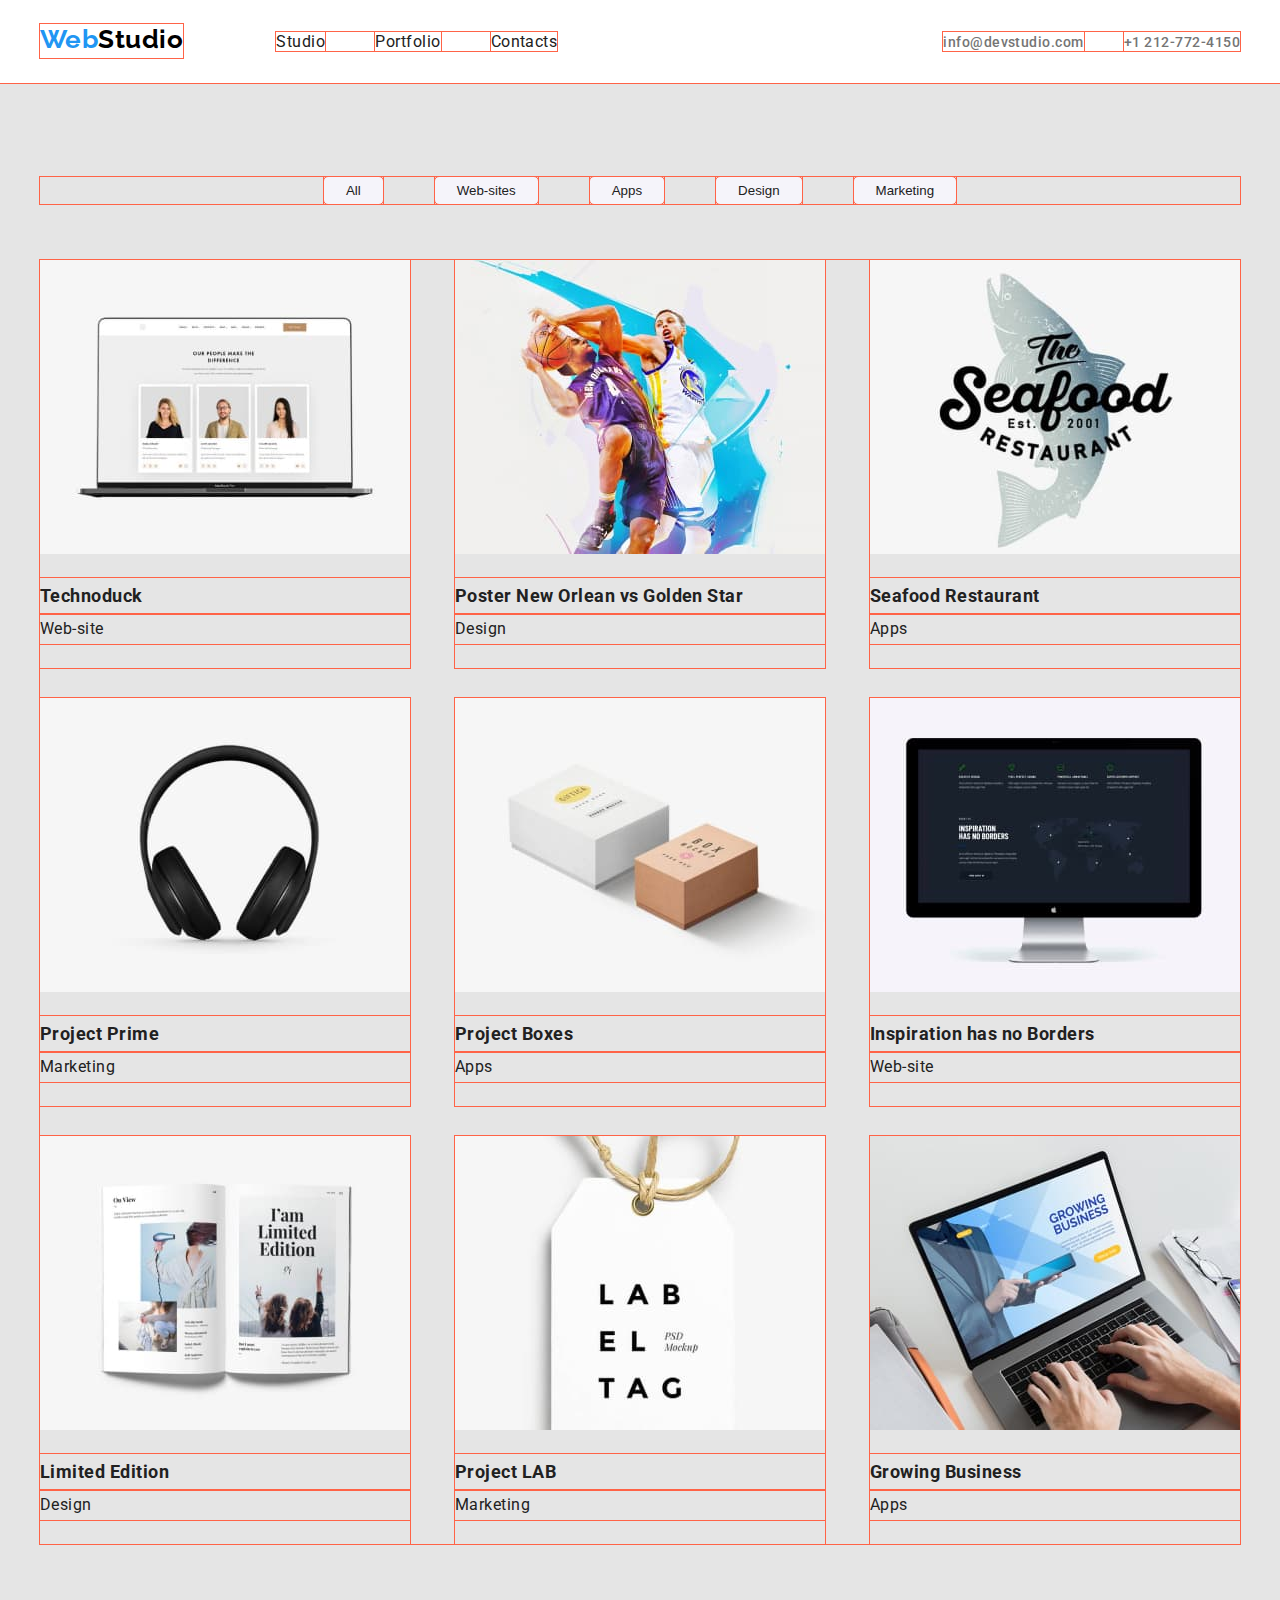
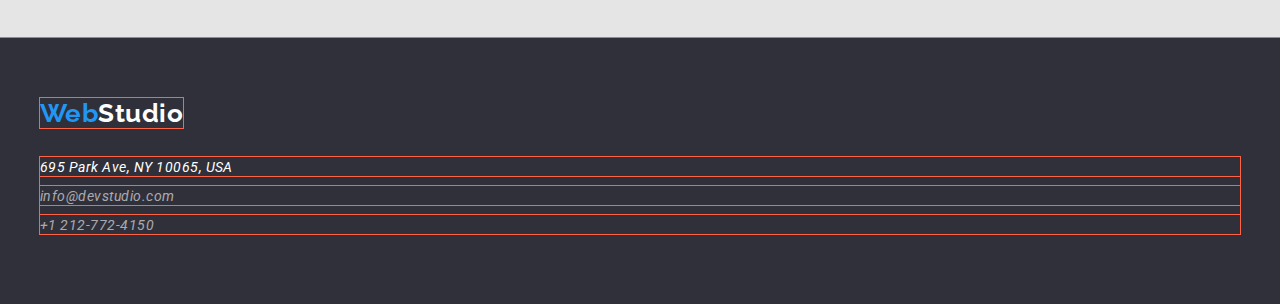
==== portfolio.html @ 8b1e8ad2 "am terminat tema 3" ====
<!DOCTYPE html>
<html lang="en">
  <!--my head-->
  <head>
    <meta charset="UTF-8" />
    <link rel="preconnect" href="https://fonts.googleapis.com" />
    <link rel="preconnect" href="https://fonts.gstatic.com" crossorigin />
    <link
      href="https://fonts.googleapis.com/css2?family=Raleway:wght@700&family=Roboto:wght@400;500;700;900&display=swap"
      rel="stylesheet"
    />
    <link rel="stylesheet" href="./css/style.css" />

    <title>WebStudio</title>
  </head>
  <body>
    <!--my header-->
    <header class="page-header">
      <div class="container">
        <a href="./index.html" class="logo-link link"
          ><span class="logo-item">Web</span>Studio</a
        >
        <!--navigation to other pages-->
        <nav class="nav-list">
          <ul class="unstyled-list menu-nav">
            <li class="menu-nav-item">
              <a class="nav-link link" href="./index.html">Studio</a>
            </li>
            <li class="menu-nav-item">
              <a class="nav-link link" href="portfolio.html">Portfolio</a>
            </li>
            <li class="menu-nav-item">
              <a class="nav-link link" href="#contacts.html">Contacts</a>
            </li>
          </ul>
        </nav>
        <!--Contact links-->
        <ul class="unstyled-list contacts-nav-list">
          <li class="contacts-nav-item">
            <a class="contact-nav-mail link" href="mailto:info@devstudio.com">
              info@devstudio.com
            </a>
          </li>
          <li class="contacts-nav-item">
            <a class="contact-nav-tel link" href="tel:+1212-772-4150">
              +1 212-772-4150</a
            >
          </li>
        </ul>
      </div>
    </header>
    <!--The unique content of the page-->
    <main class="main-page">
      <section class="section-portofolio section">
        <div class="container">
          <h1 hidden>Image gallery</h1>
          <ul class="unstyled-list button-section-list">
            <li class="button-section-item">
              <button type="button" class="button-nav">All</button>
            </li>
            <li class="button-section-item">
              <button type="button" class="button-nav">Web-sites</button>
            </li>
            <li class="button-section-item">
              <button type="button" class="button-nav">Apps</button>
            </li>
            <li class="button-section-item">
              <button type="button" class="button-nav">Design</button>
            </li>
            <li class="button-section-item">
              <button type="button" class="button-nav">Marketing</button>
            </li>
          </ul>
          <ul class="unstyled-list section-gallery-list">
            <li class="item-gallery">
              <img
                src="./images/portfolio-images/portfolio-01.jpg"
                alt="Web-site"
                width="370"
              />
              <h2 class="product-title">Technoduck</h2>
              <p class="domain-description">Web-site</p>
            </li>
            <li class="item-gallery">
              <img
                src="./images/portfolio-images/portfolio-02.jpg"
                alt="Design"
                width="370"
              />
              <h2 class="product-title">Poster New Orlean vs Golden Star</h2>
              <p class="domain-description">Design</p>
            </li>
            <li class="item-gallery">
              <img
                src="./images/portfolio-images/portfolio-03.jpg"
                alt="Seafood-Restaurant "
                width="370"
              />
              <h2 class="product-title">Seafood Restaurant</h2>
              <p class="domain-description">Apps</p>
            </li>
            <li class="item-gallery">
              <img
                src="./images/portfolio-images/portfolio-04.jpg"
                alt="headphones"
                width="370"
              />
              <h2 class="product-title">Project Prime</h2>
              <p class="domain-description">Marketing</p>
            </li>
            <li class="item-gallery">
              <img
                src="./images/portfolio-images/portfolio-05.jpg"
                alt="Project-Boxes"
                width="370"
              />
              <h2 class="product-title">Project Boxes</h2>
              <p class="domain-description">Apps</p>
            </li>
            <li class="item-gallery">
              <img
                src="./images/portfolio-images/portfolio-06.jpg"
                alt="forge"
                width="370"
              />
              <h2 class="product-title">Inspiration has no Borders</h2>
              <p class="domain-description">Web-site</p>
            </li>
            <li class="item-gallery">
              <img
                src="./images/portfolio-images/portfolio-07.jpg"
                alt="book"
                width="370"
              />
              <h2 class="product-title">Limited Edition</h2>
              <p class="domain-description">Design</p>
            </li>
            <li class="item-gallery">
              <img
                src="./images/portfolio-images/portfolio-08.jpg"
                alt="label"
                width="370"
              />
              <h2 class="product-title">Project LAB</h2>
              <p class="domain-description">Marketing</p>
            </li>
            <li class="item-gallery">
              <img
                src="./images/portfolio-images/portfolio-09.jpg"
                alt="note-book"
                width="370"
              />
              <h2 class="product-title">Growing Business</h2>
              <p class="domain-description">Apps</p>
            </li>
          </ul>
        </div>
      </section>
    </main>
    <!--footer pages-->
    <footer class="page-footer">
      <div class="container">
        <!--logo pages-->
        <a class="logo-footer link" href="index.html">
          <span class="logo-footer-item">Web</span>Studio</a
        >

        <!--address and contact details-->
        <address class="address-nav">
          <ul class="unstyled-list footer-list-main">
            <li class="footer-list-item">
              <a
                class="link address-nav-location"
                href="https://goo.gl/maps/WX2whz8Sf4KxUwsg9"
                target="_blank"
                >695 Park Ave, NY 10065, USA</a
              >
            </li>
            <li class="footer-list-item">
              <a class="link footer-contacts" href="mailto:info@devstudio.com:"
                >info@devstudio.com</a
              >
            </li>
            <li class="footer-list-item">
              <a class="link footer-contacts" href="tel:+1212-772-4150"
                >+1 212-772-4150
              </a>
            </li>
          </ul>
        </address>
      </div>
    </footer>
  </body>
</html>
---- css/style.css ----
:root {
  --brand-color: #2196f3;
  --highlight-color: #000000;
  --color-nav: #212121;
  --text-color: #757575;
}
body {
  color: #212121;
  background-color: #ffffff;
  font-family: "Roboto", sans-serif;
  letter-spacing: 0.03em;
}
.unstyled-list {
  list-style-type: none;
}
* {
  margin-block-start: 0;
  margin-block-end: 0;
  margin-inline-start: 0;
  margin-inline-end: 0;
  padding-inline-start: 0;
}
/* styles for header */

.logo-link {
  font-family: "Raleway", sans-serif;
  font-weight: 700;
  font-size: 26px;
  line-height: 1.19;
  color: #000000;
  margin-right: 93px;
  margin-top: 24px;
  margin-bottom: 25px;
  outline: 1px solid tomato;
}
.logo-item {
  color: var(--brand-color);
}

.nav-link {
  color: var(--color-nav);
}
.nav-link:hover,
.nav-link:active,
.nav-link:focus {
  color: var(--brand-color);
}
.link {
  text-decoration: none;
}
.contact-nav-mail {
  font-weight: 500;
  font-size: 14px;
  line-height: 1.14;
  color: var(--text-color);
}
.contact-nav-mail:hover,
.contact-nav-mail:active,
.contact-nav-mail:focus {
  color: var(--brand-color);
}
.contact-nav-tel {
  font-weight: 500;
  font-size: 14px;
  line-height: 1.14;
  color: var(--text-color);
}
.contact-nav-tel:hover,
.contact-nav-tel:active,
.contact-nav-tell:focus {
  color: var(--brand-color);
}
/* styles for hero-sestion */
.hero-section {
  background-color: #2f303a;
}
.hero-title {
  font-weight: 900;
  font-size: 44px;
  line-height: 1.36;
  color: #ffffff;
  outline: 1px solid tomato;
}
.button-active {
  background-color: var(--brand-color);
  color: #ffffff;
  cursor: pointer;
  font-weight: 700;
  font-size: 16px;
  line-height: 1.87;
  outline: 1px solid tomato;
}
.button-active:hover,
.button-active:active,
.button-active:focus {
  background-color: #188ce8;
}
.main-page {
  background-color: #e5e5e5;
}
/* styles for section one */

.section-title {
  font-weight: 700;
  font-size: 14px;
  line-height: 1.14;
  margin-bottom: 10px;
  outline: 1px solid tomato;
}
.section-text {
  font-size: 14px;
  line-height: 1.71;
  color: var(--text-color);
  outline: 1px solid tomato;
}
/* styles for The second section */
.section-work {
  font-weight: 700;
  font-size: 36px;
  line-height: 1.16;
  margin-bottom: 50px;
  text-align: center;
  outline: 1px solid tomato;
}
/*styles for the third section*/
.section-team {
  background-color: #f5f4fa;
  padding: 94px 0;
  flex-basis: 370px;
  flex-grow: 0;
  flex-shrink: 1;
  outline: 1px solid tomato;
}
.name-person {
  font-weight: 500;
  font-size: 16px;
  line-height: 1.18;
  margin-bottom: 10px;
  margin-top: 30px;
  outline: 1px solid tomato;
}
.function-employee {
  font-size: 16px;
  line-height: 1.18;
  color: var(--text-color);
  outline: 1px solid tomato;
}
/*styles for footer*/
.page-footer {
  background-color: #2f303a;
}
.logo-footer {
  font-family: "Raleway";
  font-weight: 700;
  font-size: 26px;
  line-height: 1.19;
  color: #ffffff;
  outline: 1px solid tomato;
}
.logo-footer-item {
  color: var(--brand-color);
}
.address-nav-location {
  font-size: 14px;
  line-height: 1.14;
  color: #ffffff;
  margin-bottom: 10px;
}
.footer-contacts {
  font-size: 14px;
  line-height: 1.14;
  color: rgba(255, 255, 255, 0.6);
}
.footer-contacts:hover,
.footer-contacts:active,
.footer-contacts:focus {
  color: var(--brand-color);
}
/*styles for portofolio.html */
.button-nav {
  color: var(--color-nav);
  background-color: #f5f4fa;
  cursor: pointer;
}
.button-nav:hover,
.button-nav:active,
.button-nav:focus {
  color: #ffffff;
  background-color: var(--brand-color);
}
.product-title {
  font-weight: 700;
  font-size: 18px;
  line-height: 2;
  margin-top: 20px;
  outline: 1px solid tomato;
}
.domain-description {
  font-size: 16px;
  line-height: 1.87;
  margin-bottom: 24px;
  outline: 1px solid tomato;
}

/* style for homework 3 */

.visually-hidden {
  position: absolute;
  width: 1px;
  height: 1px;
  margin: -1px;
  border: 0;
  padding: 0;
  white-space: nowrap;
  clip-path: inset(100%);
  clip: rect(0 0 0 0);
  overflow: hidden;
}

.container {
  max-width: 1200px;
  margin: auto;
  margin-right: auto;
  padding-left: 15px;
  padding-right: 15px;
}
.page-header {
  display: block;
  outline: 1px solid tomato;
}
.page-header > .container {
  display: flex;
}
.menu-nav {
  display: flex;
  gap: 50px;
}
.nav-list {
  margin-top: 32px;
  margin-bottom: 32px;
  outline: 1px solid tomato;
}
.menu-nav-item {
  flex-shrink: 1;
  justify-content: space-between;
  outline: 1px solid tomato;
}
.contacts-nav-list {
  display: flex;
  gap: 40px;
  margin-left: auto;
  margin-top: 32px;
  margin-bottom: 32px;
  outline: 1px solid tomato;
}
.contacts-nav-item {
  flex-shrink: 1;
  justify-content: space-between;
  outline: 1px solid tomato;
}
.hero-section {
  display: block;
  text-align: center;
  padding-top: 200px;
  padding-bottom: 200px;
  outline: 1px solid tomato;
}

.button-active {
  align-items: center;
  border-radius: 4px;
  border: none;
  justify-content: space-around;
  margin-top: 40px;
}
[type="button"] {
  border-radius: 4px;
  border: none;
  padding-top: 10px;
  padding-bottom: 10px;
  padding-left: 20px;
  padding-right: 20px;
}
.section-list {
  display: flex;
  gap: 30px;
  outline: 1px solid tomato;
}
.section-list-item {
  flex-grow: 0;
  flex-shrink: 1;
  text-align: start;
}
.section-decisions {
  padding-top: 94px;
  padding-bottom: 95px;
  outline: 1px solid tomato;
}
.gallery-list {
  display: flex;
  gap: 30px;
  justify-content: space-between;
}
.gallery-list-item {
  outline: 1px solid tomato;
}
.section-gallery {
  outline: 1px solid tomato;
  padding-bottom: 94px;
}
.section-list {
  display: flex;
  gap: 30px;
  justify-content: space-between;
  text-align: center;
}
.section-team-item {
  flex-grow: 0;
  flex-shrink: 1;
  outline: 1px solid tomato;
}
.page-footer {
  padding: 60px 0px;
  outline: 1px solid tomato;
}
.address-nav {
  margin-top: 28px;
  gap: 10px;
  outline: 1px solid tomato;
}
.footer-list-main {
  flex-direction: column;
}
.footer-list-item {
  flex-basis: 270px;
  flex-grow: 0;
  flex-shrink: 1;
  text-align: start;
  outline: 1px solid tomato;
}
.footer-list-main > .footer-list-item {
  margin-bottom: 10px;
}
/* portofolio.html homework 3 */
.button-nav {
  border-radius: 4px;
  outline: 1px solid tomato;
  padding: 6px 22px;
}
.button-section-list {
  display: flex;
  gap: 52px;
  margin-bottom: 56px;
  justify-content: center;
  outline: 1px solid tomato;
}
.button-section-item {
  flex-basis: auto;
  flex-grow: 0;
  flex-shrink: 1;
  text-align: center;
  outline: 1px solid tomato;
}
.section-gallery-list {
  display: flex;
  flex-wrap: wrap;
  gap: 30px;
  justify-content: space-between;
  text-align: start;
  outline: 1px solid tomato;
}
.item-gallery {
  flex-basis: 370px;
  flex-grow: 0;
  flex-shrink: 1;
  outline: 1px solid tomato;
}
.section {
  padding: 94px 0px;
}
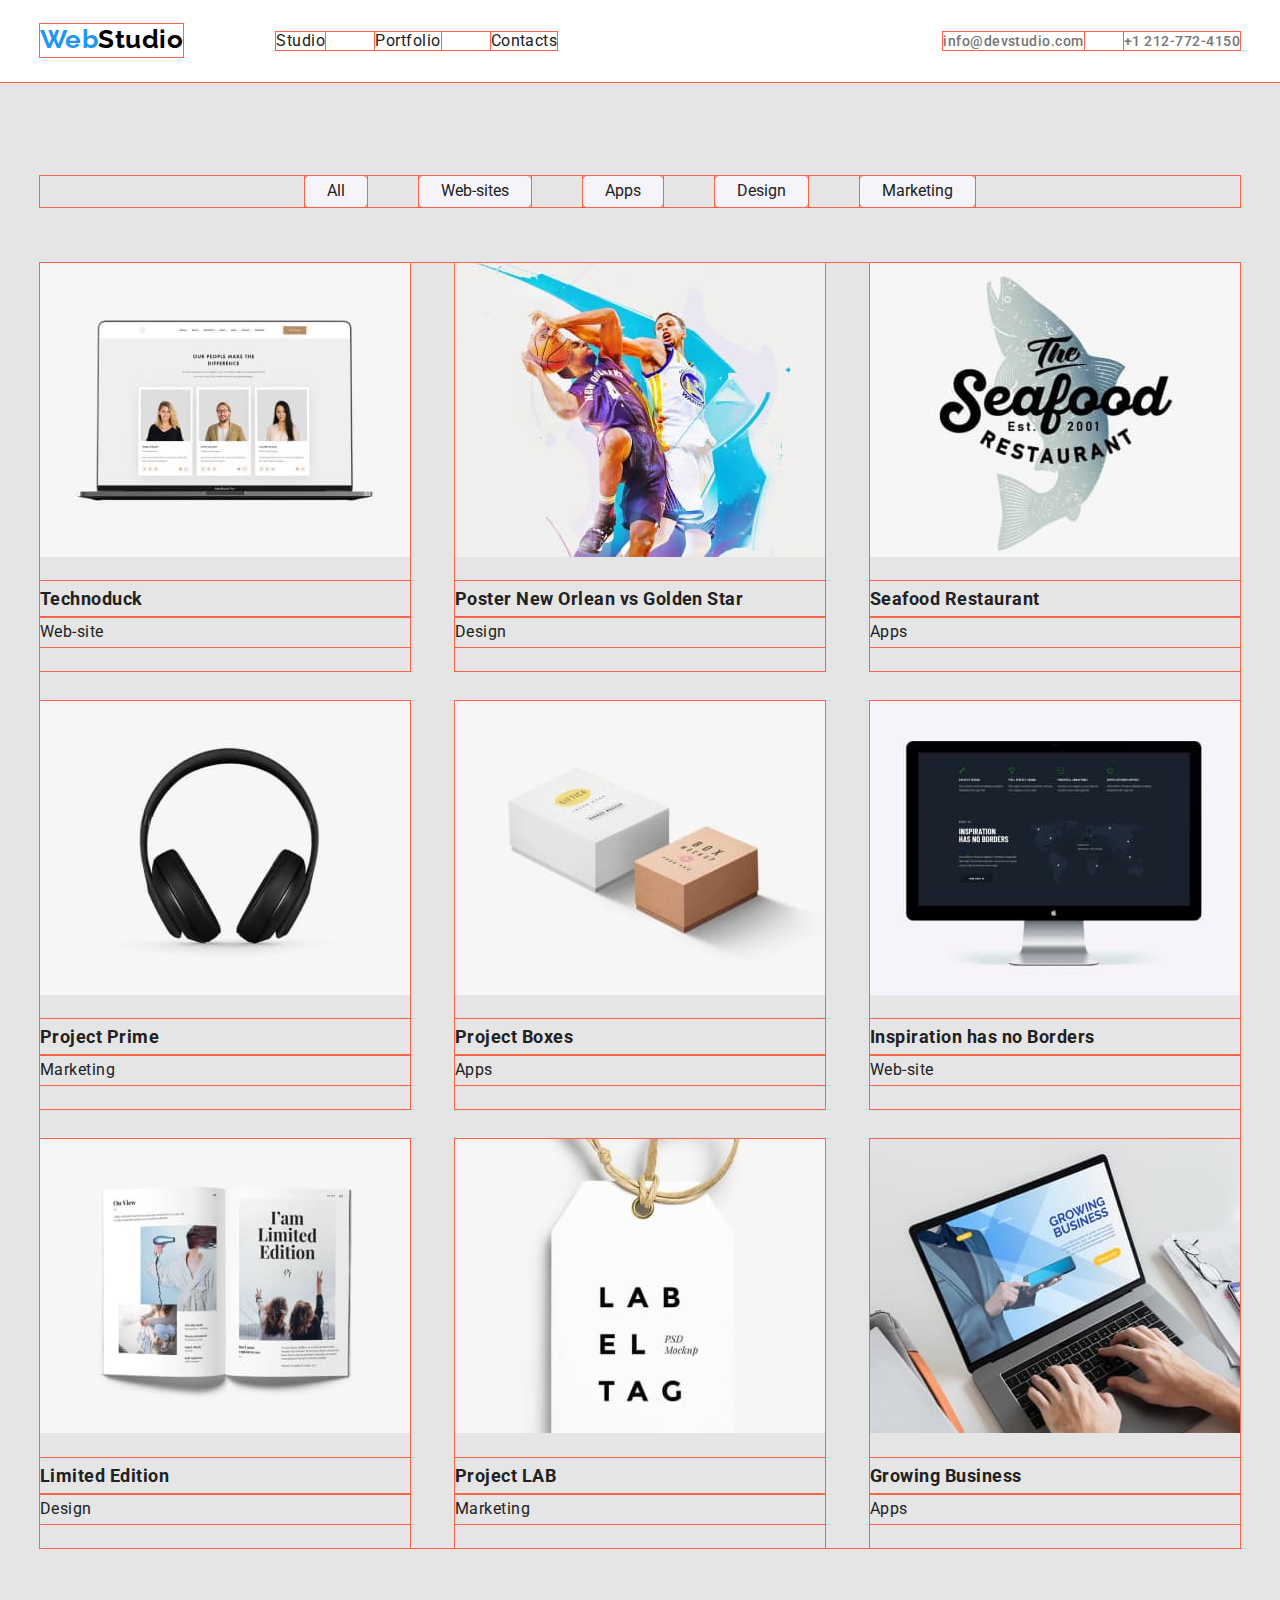
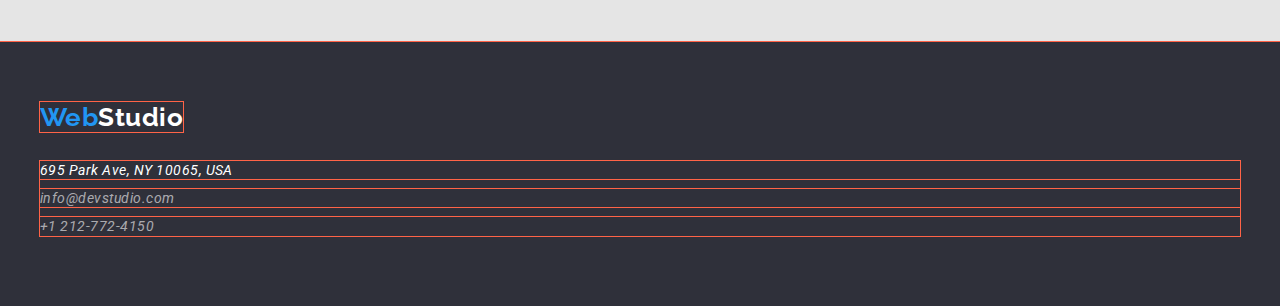
==== commit f28292c9: "am  adaugat stilul de normalizare" ====
--- a/portfolio.html
+++ b/portfolio.html
@@ -8,6 +8,10 @@
     <link
       href="https://fonts.googleapis.com/css2?family=Raleway:wght@700&family=Roboto:wght@400;500;700;900&display=swap"
       rel="stylesheet"
+    />
+    <link
+      rel="stylesheet"
+      href="https://cdnjs.cloudflare.com/ajax/libs/modern-normalize/1.0.0/modern-normalize.min.css"
     />
     <link rel="stylesheet" href="./css/style.css" />
 
--- a/css/style.css
+++ b/css/style.css
@@ -219,14 +219,14 @@
 
 .container {
   max-width: 1200px;
-  margin: auto;
-  margin-right: auto;
-  padding-left: 15px;
-  padding-right: 15px;
+  margin: 0px auto;
 }
 .page-header {
   display: block;
   outline: 1px solid tomato;
+  width: 100%;
+  margin-right: auto;
+  margin-left: auto;
 }
 .page-header > .container {
   display: flex;
@@ -318,6 +318,7 @@
   flex-grow: 0;
   flex-shrink: 1;
   outline: 1px solid tomato;
+  flex-wrap: wrap;
 }
 .page-footer {
   padding: 60px 0px;
@@ -378,3 +379,8 @@
 .section {
   padding: 94px 0px;
 }
+.container-page {
+  display: block;
+  width: 100%;
+  margin: auto;
+}
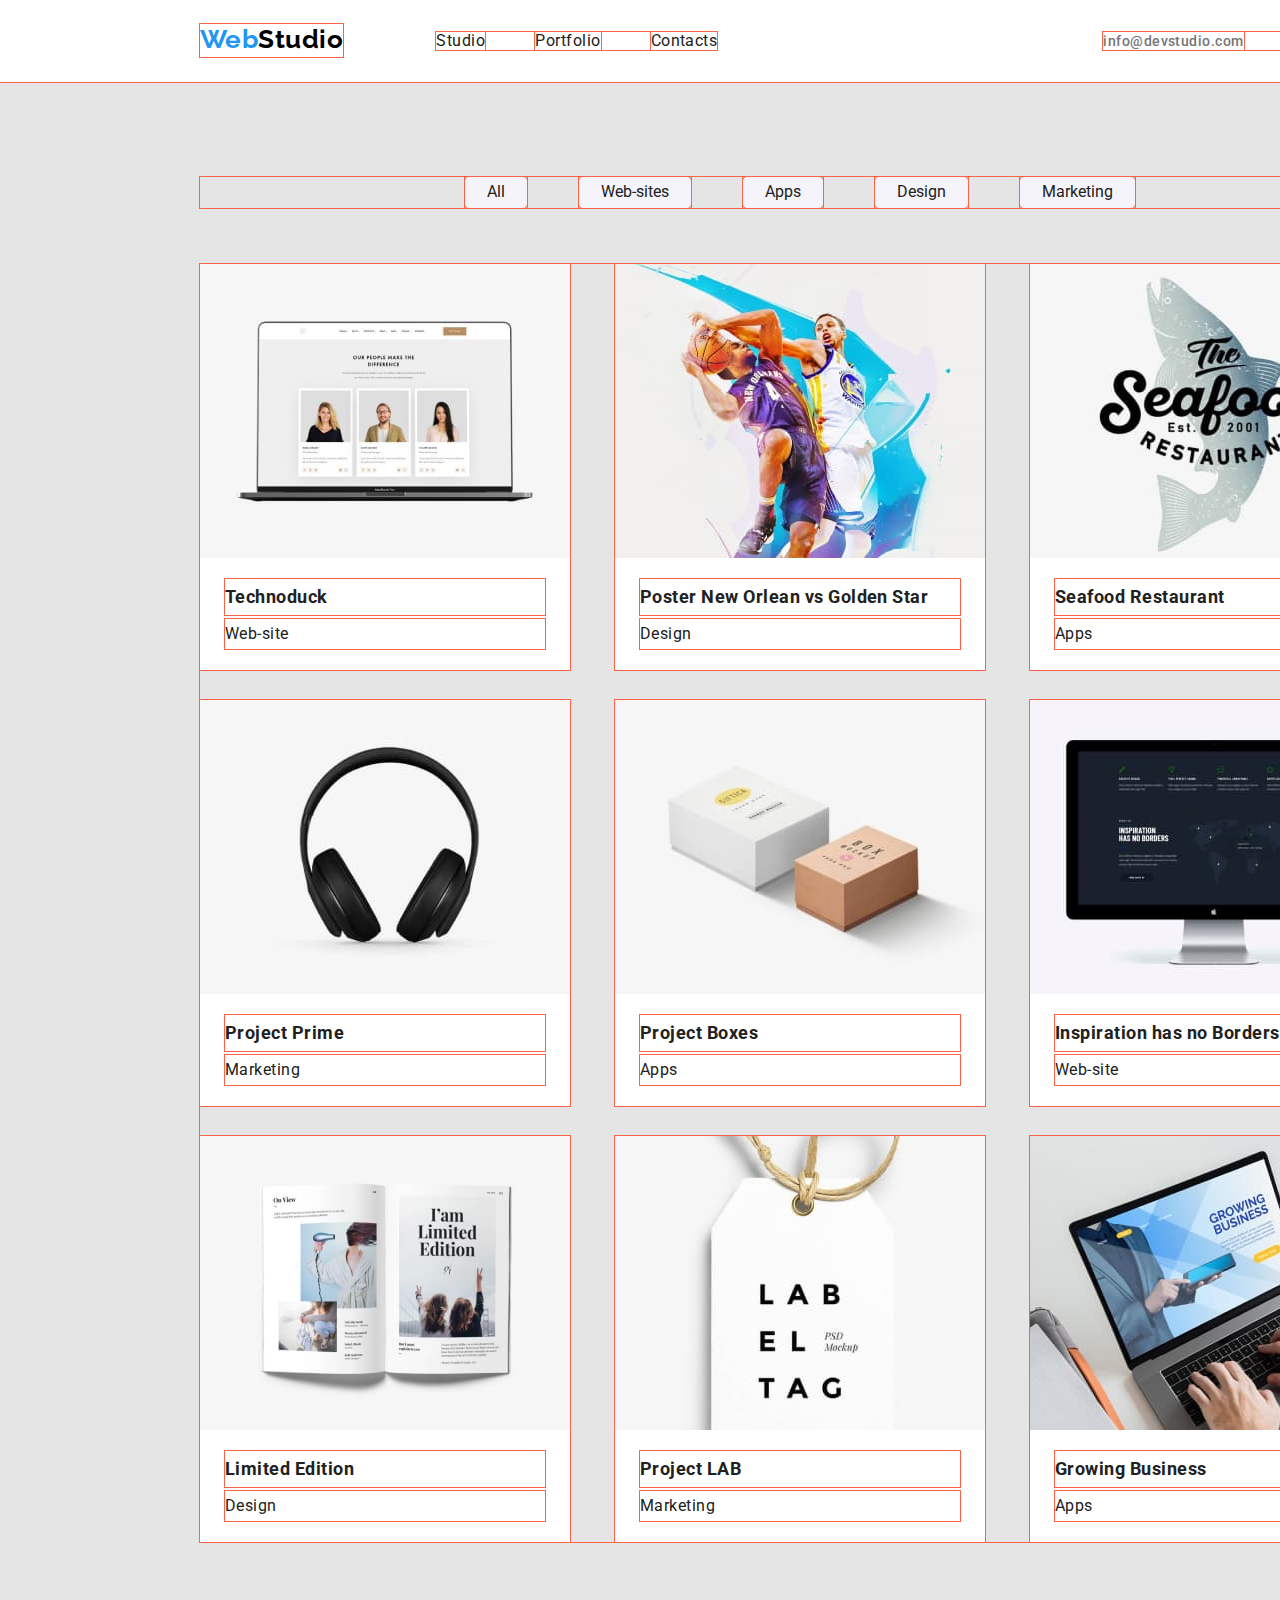
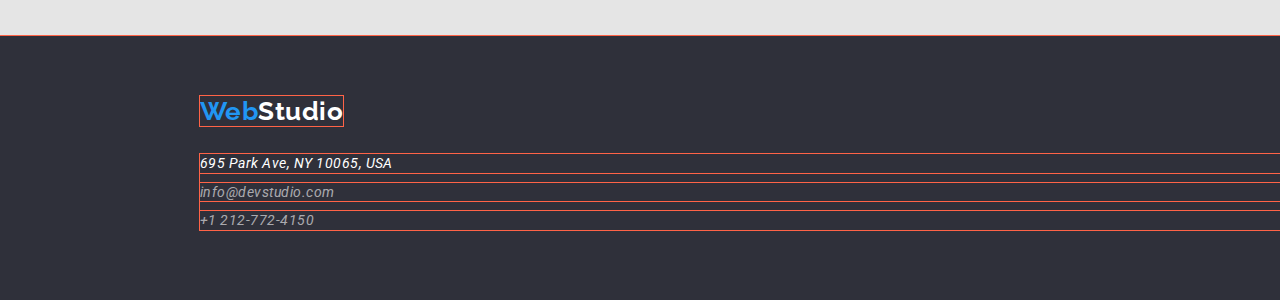
==== commit 3304e5dc: "am adaugat border la imagini si cateva modificari" ====
--- a/portfolio.html
+++ b/portfolio.html
@@ -18,181 +18,205 @@
     <title>WebStudio</title>
   </head>
   <body>
-    <!--my header-->
-    <header class="page-header">
-      <div class="container">
-        <a href="./index.html" class="logo-link link"
-          ><span class="logo-item">Web</span>Studio</a
-        >
-        <!--navigation to other pages-->
-        <nav class="nav-list">
-          <ul class="unstyled-list menu-nav">
-            <li class="menu-nav-item">
-              <a class="nav-link link" href="./index.html">Studio</a>
+    <div class="container-page">
+      <!--my header-->
+      <header class="page-header">
+        <div class="container">
+          <a href="./index.html" class="logo-link link"
+            ><span class="logo-item">Web</span>Studio</a
+          >
+          <!--navigation to other pages-->
+          <nav class="nav-list">
+            <ul class="unstyled-list menu-nav">
+              <li class="menu-nav-item">
+                <a class="nav-link link" href="./index.html">Studio</a>
+              </li>
+              <li class="menu-nav-item">
+                <a class="nav-link link" href="portfolio.html">Portfolio</a>
+              </li>
+              <li class="menu-nav-item">
+                <a class="nav-link link" href="#contacts.html">Contacts</a>
+              </li>
+            </ul>
+          </nav>
+          <!--Contact links-->
+          <ul class="unstyled-list contacts-nav-list">
+            <li class="contacts-nav-item">
+              <a class="contact-nav-mail link" href="mailto:info@devstudio.com">
+                info@devstudio.com
+              </a>
             </li>
-            <li class="menu-nav-item">
-              <a class="nav-link link" href="portfolio.html">Portfolio</a>
-            </li>
-            <li class="menu-nav-item">
-              <a class="nav-link link" href="#contacts.html">Contacts</a>
-            </li>
-          </ul>
-        </nav>
-        <!--Contact links-->
-        <ul class="unstyled-list contacts-nav-list">
-          <li class="contacts-nav-item">
-            <a class="contact-nav-mail link" href="mailto:info@devstudio.com">
-              info@devstudio.com
-            </a>
-          </li>
-          <li class="contacts-nav-item">
-            <a class="contact-nav-tel link" href="tel:+1212-772-4150">
-              +1 212-772-4150</a
-            >
-          </li>
-        </ul>
-      </div>
-    </header>
-    <!--The unique content of the page-->
-    <main class="main-page">
-      <section class="section-portofolio section">
-        <div class="container">
-          <h1 hidden>Image gallery</h1>
-          <ul class="unstyled-list button-section-list">
-            <li class="button-section-item">
-              <button type="button" class="button-nav">All</button>
-            </li>
-            <li class="button-section-item">
-              <button type="button" class="button-nav">Web-sites</button>
-            </li>
-            <li class="button-section-item">
-              <button type="button" class="button-nav">Apps</button>
-            </li>
-            <li class="button-section-item">
-              <button type="button" class="button-nav">Design</button>
-            </li>
-            <li class="button-section-item">
-              <button type="button" class="button-nav">Marketing</button>
-            </li>
-          </ul>
-          <ul class="unstyled-list section-gallery-list">
-            <li class="item-gallery">
-              <img
-                src="./images/portfolio-images/portfolio-01.jpg"
-                alt="Web-site"
-                width="370"
-              />
-              <h2 class="product-title">Technoduck</h2>
-              <p class="domain-description">Web-site</p>
-            </li>
-            <li class="item-gallery">
-              <img
-                src="./images/portfolio-images/portfolio-02.jpg"
-                alt="Design"
-                width="370"
-              />
-              <h2 class="product-title">Poster New Orlean vs Golden Star</h2>
-              <p class="domain-description">Design</p>
-            </li>
-            <li class="item-gallery">
-              <img
-                src="./images/portfolio-images/portfolio-03.jpg"
-                alt="Seafood-Restaurant "
-                width="370"
-              />
-              <h2 class="product-title">Seafood Restaurant</h2>
-              <p class="domain-description">Apps</p>
-            </li>
-            <li class="item-gallery">
-              <img
-                src="./images/portfolio-images/portfolio-04.jpg"
-                alt="headphones"
-                width="370"
-              />
-              <h2 class="product-title">Project Prime</h2>
-              <p class="domain-description">Marketing</p>
-            </li>
-            <li class="item-gallery">
-              <img
-                src="./images/portfolio-images/portfolio-05.jpg"
-                alt="Project-Boxes"
-                width="370"
-              />
-              <h2 class="product-title">Project Boxes</h2>
-              <p class="domain-description">Apps</p>
-            </li>
-            <li class="item-gallery">
-              <img
-                src="./images/portfolio-images/portfolio-06.jpg"
-                alt="forge"
-                width="370"
-              />
-              <h2 class="product-title">Inspiration has no Borders</h2>
-              <p class="domain-description">Web-site</p>
-            </li>
-            <li class="item-gallery">
-              <img
-                src="./images/portfolio-images/portfolio-07.jpg"
-                alt="book"
-                width="370"
-              />
-              <h2 class="product-title">Limited Edition</h2>
-              <p class="domain-description">Design</p>
-            </li>
-            <li class="item-gallery">
-              <img
-                src="./images/portfolio-images/portfolio-08.jpg"
-                alt="label"
-                width="370"
-              />
-              <h2 class="product-title">Project LAB</h2>
-              <p class="domain-description">Marketing</p>
-            </li>
-            <li class="item-gallery">
-              <img
-                src="./images/portfolio-images/portfolio-09.jpg"
-                alt="note-book"
-                width="370"
-              />
-              <h2 class="product-title">Growing Business</h2>
-              <p class="domain-description">Apps</p>
+            <li class="contacts-nav-item">
+              <a class="contact-nav-tel link" href="tel:+1212-772-4150">
+                +1 212-772-4150</a
+              >
             </li>
           </ul>
         </div>
-      </section>
-    </main>
-    <!--footer pages-->
-    <footer class="page-footer">
-      <div class="container">
-        <!--logo pages-->
-        <a class="logo-footer link" href="index.html">
-          <span class="logo-footer-item">Web</span>Studio</a
-        >
+      </header>
+      <!--The unique content of the page-->
+      <main class="main-page">
+        <section class="section-portofolio section">
+          <div class="container">
+            <h1 hidden>Image gallery</h1>
+            <ul class="unstyled-list button-section-list">
+              <li class="button-section-item">
+                <button type="button" class="button-nav">All</button>
+              </li>
+              <li class="button-section-item">
+                <button type="button" class="button-nav">Web-sites</button>
+              </li>
+              <li class="button-section-item">
+                <button type="button" class="button-nav">Apps</button>
+              </li>
+              <li class="button-section-item">
+                <button type="button" class="button-nav">Design</button>
+              </li>
+              <li class="button-section-item">
+                <button type="button" class="button-nav">Marketing</button>
+              </li>
+            </ul>
+            <ul class="unstyled-list section-gallery-list">
+              <li class="item-gallery">
+                <img
+                  src="./images/portfolio-images/portfolio-01.jpg"
+                  alt="Web-site"
+                  width="370"
+                />
+                <div class="cards">
+                  <h2 class="product-title">Technoduck</h2>
+                  <p class="domain-description">Web-site</p>
+                </div>
+              </li>
+              <li class="item-gallery">
+                <img
+                  src="./images/portfolio-images/portfolio-02.jpg"
+                  alt="Design"
+                  width="370"
+                />
+                <div class="cards">
+                  <h2 class="product-title">
+                    Poster New Orlean vs Golden Star
+                  </h2>
+                  <p class="domain-description">Design</p>
+                </div>
+              </li>
+              <li class="item-gallery">
+                <img
+                  src="./images/portfolio-images/portfolio-03.jpg"
+                  alt="Seafood-Restaurant "
+                  width="370"
+                />
+                <div class="cards">
+                  <h2 class="product-title">Seafood Restaurant</h2>
+                  <p class="domain-description">Apps</p>
+                </div>
+              </li>
+              <li class="item-gallery">
+                <img
+                  src="./images/portfolio-images/portfolio-04.jpg"
+                  alt="headphones"
+                  width="370"
+                />
+                <div class="cards">
+                  <h2 class="product-title">Project Prime</h2>
+                  <p class="domain-description">Marketing</p>
+                </div>
+              </li>
+              <li class="item-gallery">
+                <img
+                  src="./images/portfolio-images/portfolio-05.jpg"
+                  alt="Project-Boxes"
+                  width="370"
+                />
+                <div class="cards">
+                  <h2 class="product-title">Project Boxes</h2>
+                  <p class="domain-description">Apps</p>
+                </div>
+              </li>
+              <li class="item-gallery">
+                <img
+                  src="./images/portfolio-images/portfolio-06.jpg"
+                  alt="forge"
+                  width="370"
+                />
+                <div class="cards">
+                  <h2 class="product-title">Inspiration has no Borders</h2>
+                  <p class="domain-description">Web-site</p>
+                </div>
+              </li>
+              <li class="item-gallery">
+                <img
+                  src="./images/portfolio-images/portfolio-07.jpg"
+                  alt="book"
+                  width="370"
+                />
+                <div class="cards">
+                  <h2 class="product-title">Limited Edition</h2>
+                  <p class="domain-description">Design</p>
+                </div>
+              </li>
+              <li class="item-gallery">
+                <img
+                  src="./images/portfolio-images/portfolio-08.jpg"
+                  alt="label"
+                  width="370"
+                />
+                <div class="cards">
+                  <h2 class="product-title">Project LAB</h2>
+                  <p class="domain-description">Marketing</p>
+                </div>
+              </li>
+              <li class="item-gallery">
+                <img
+                  src="./images/portfolio-images/portfolio-09.jpg"
+                  alt="note-book"
+                  width="370"
+                />
+                <div class="cards">
+                  <h2 class="product-title">Growing Business</h2>
+                  <p class="domain-description">Apps</p>
+                </div>
+              </li>
+            </ul>
+          </div>
+        </section>
+      </main>
+      <!--footer pages-->
+      <footer class="page-footer">
+        <div class="container">
+          <!--logo pages-->
+          <a class="logo-footer link" href="index.html">
+            <span class="logo-footer-item">Web</span>Studio</a
+          >
 
-        <!--address and contact details-->
-        <address class="address-nav">
-          <ul class="unstyled-list footer-list-main">
-            <li class="footer-list-item">
-              <a
-                class="link address-nav-location"
-                href="https://goo.gl/maps/WX2whz8Sf4KxUwsg9"
-                target="_blank"
-                >695 Park Ave, NY 10065, USA</a
-              >
-            </li>
-            <li class="footer-list-item">
-              <a class="link footer-contacts" href="mailto:info@devstudio.com:"
-                >info@devstudio.com</a
-              >
-            </li>
-            <li class="footer-list-item">
-              <a class="link footer-contacts" href="tel:+1212-772-4150"
-                >+1 212-772-4150
-              </a>
-            </li>
-          </ul>
-        </address>
-      </div>
-    </footer>
+          <!--address and contact details-->
+          <address class="address-nav">
+            <ul class="unstyled-list footer-list-main">
+              <li class="footer-list-item">
+                <a
+                  class="link address-nav-location"
+                  href="https://goo.gl/maps/WX2whz8Sf4KxUwsg9"
+                  target="_blank"
+                  >695 Park Ave, NY 10065, USA</a
+                >
+              </li>
+              <li class="footer-list-item">
+                <a
+                  class="link footer-contacts"
+                  href="mailto:info@devstudio.com:"
+                  >info@devstudio.com</a
+                >
+              </li>
+              <li class="footer-list-item">
+                <a class="link footer-contacts" href="tel:+1212-772-4150"
+                  >+1 212-772-4150
+                </a>
+              </li>
+            </ul>
+          </address>
+        </div>
+      </footer>
+    </div>
   </body>
 </html>
--- a/css/style.css
+++ b/css/style.css
@@ -125,10 +125,15 @@
 /*styles for the third section*/
 .section-team {
   background-color: #f5f4fa;
-  padding: 94px 0;
   flex-basis: 370px;
   flex-grow: 0;
   flex-shrink: 1;
+  outline: 1px solid tomato;
+  margin-bottom: 50px;
+}
+
+.card-item {
+  margin: 30px 62px;
   outline: 1px solid tomato;
 }
 .name-person {
@@ -136,7 +141,6 @@
   font-size: 16px;
   line-height: 1.18;
   margin-bottom: 10px;
-  margin-top: 30px;
   outline: 1px solid tomato;
 }
 .function-employee {
@@ -192,13 +196,12 @@
   font-weight: 700;
   font-size: 18px;
   line-height: 2;
-  margin-top: 20px;
   outline: 1px solid tomato;
 }
 .domain-description {
   font-size: 16px;
   line-height: 1.87;
-  margin-bottom: 24px;
+  margin-top: 4px;
   outline: 1px solid tomato;
 }
 
@@ -292,9 +295,8 @@
   text-align: start;
 }
 .section-decisions {
-  padding-top: 94px;
+  outline: 1px solid tomato;
   padding-bottom: 95px;
-  outline: 1px solid tomato;
 }
 .gallery-list {
   display: flex;
@@ -306,7 +308,7 @@
 }
 .section-gallery {
   outline: 1px solid tomato;
-  padding-bottom: 94px;
+  margin-bottom: 50px;
 }
 .section-list {
   display: flex;
@@ -319,6 +321,9 @@
   flex-shrink: 1;
   outline: 1px solid tomato;
   flex-wrap: wrap;
+  box-shadow: 0px 1px 3px rgba(0, 0, 0, 0.12), 0px 1px 1px rgba(0, 0, 0, 0.14),
+    0px 2px 1px rgba(0, 0, 0, 0.2);
+  border-radius: 0px 0px 4px 4px;
 }
 .page-footer {
   padding: 60px 0px;
@@ -374,13 +379,24 @@
   flex-basis: 370px;
   flex-grow: 0;
   flex-shrink: 1;
-  outline: 1px solid tomato;
+  line-height: 0px;
+  background-color: #ffffff;
+  outline: 1px solid tomato;
+}
+.cards {
+  border: 1px solid #eeeeee;
+  margin-left: 24px;
+  margin-right: 24px;
+  margin-top: 20px;
+  margin-bottom: 20px;
 }
 .section {
   padding: 94px 0px;
-}
+  border-top: 1px solid #ececec;
+}
+
 .container-page {
   display: block;
-  width: 100%;
+  width: 1600px;
   margin: auto;
 }
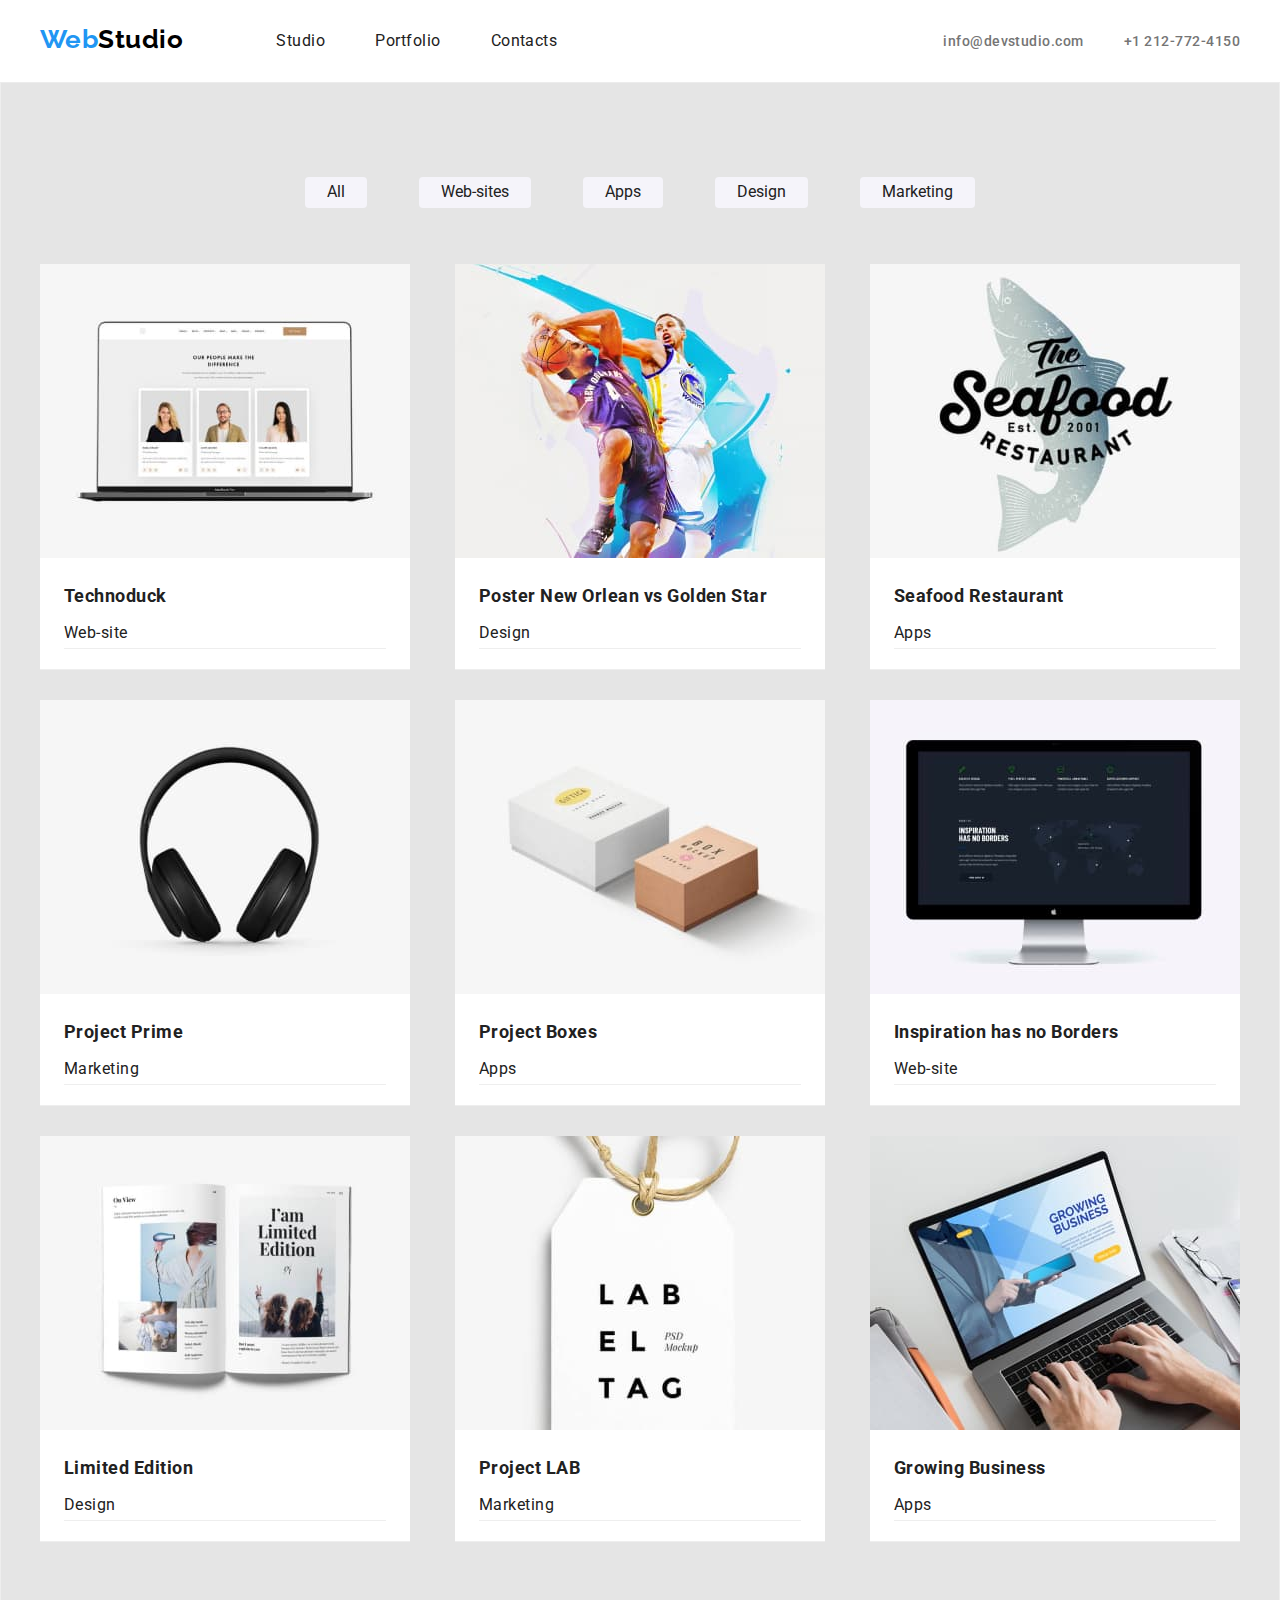
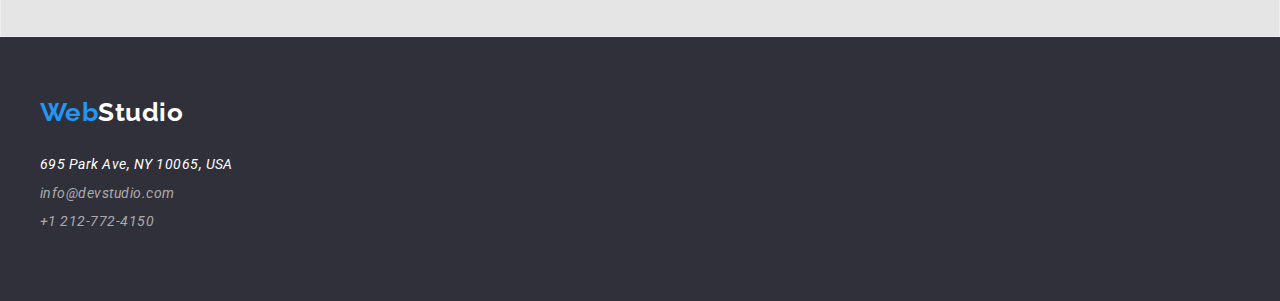
==== commit bd7ca7c3: "am scos widt-ul de 1600px si am scos bordarele de la tomato" ====
--- a/portfolio.html
+++ b/portfolio.html
@@ -18,205 +18,199 @@
     <title>WebStudio</title>
   </head>
   <body>
-    <div class="container-page">
-      <!--my header-->
-      <header class="page-header">
+    <!--my header-->
+    <header class="page-header">
+      <div class="container">
+        <a href="./index.html" class="logo-link link"
+          ><span class="logo-item">Web</span>Studio</a
+        >
+        <!--navigation to other pages-->
+        <nav class="nav-list">
+          <ul class="unstyled-list menu-nav">
+            <li class="menu-nav-item">
+              <a class="nav-link link" href="./index.html">Studio</a>
+            </li>
+            <li class="menu-nav-item">
+              <a class="nav-link link" href="portfolio.html">Portfolio</a>
+            </li>
+            <li class="menu-nav-item">
+              <a class="nav-link link" href="#contacts.html">Contacts</a>
+            </li>
+          </ul>
+        </nav>
+        <!--Contact links-->
+        <ul class="unstyled-list contacts-nav-list">
+          <li class="contacts-nav-item">
+            <a class="contact-nav-mail link" href="mailto:info@devstudio.com">
+              info@devstudio.com
+            </a>
+          </li>
+          <li class="contacts-nav-item">
+            <a class="contact-nav-tel link" href="tel:+1212-772-4150">
+              +1 212-772-4150</a
+            >
+          </li>
+        </ul>
+      </div>
+    </header>
+    <!--The unique content of the page-->
+    <main class="main-page-portofolio">
+      <section class="section-portofolio section">
         <div class="container">
-          <a href="./index.html" class="logo-link link"
-            ><span class="logo-item">Web</span>Studio</a
-          >
-          <!--navigation to other pages-->
-          <nav class="nav-list">
-            <ul class="unstyled-list menu-nav">
-              <li class="menu-nav-item">
-                <a class="nav-link link" href="./index.html">Studio</a>
-              </li>
-              <li class="menu-nav-item">
-                <a class="nav-link link" href="portfolio.html">Portfolio</a>
-              </li>
-              <li class="menu-nav-item">
-                <a class="nav-link link" href="#contacts.html">Contacts</a>
-              </li>
-            </ul>
-          </nav>
-          <!--Contact links-->
-          <ul class="unstyled-list contacts-nav-list">
-            <li class="contacts-nav-item">
-              <a class="contact-nav-mail link" href="mailto:info@devstudio.com">
-                info@devstudio.com
+          <h1 hidden>Image gallery</h1>
+          <ul class="unstyled-list button-section-list">
+            <li class="button-section-item">
+              <button type="button" class="button-nav">All</button>
+            </li>
+            <li class="button-section-item">
+              <button type="button" class="button-nav">Web-sites</button>
+            </li>
+            <li class="button-section-item">
+              <button type="button" class="button-nav">Apps</button>
+            </li>
+            <li class="button-section-item">
+              <button type="button" class="button-nav">Design</button>
+            </li>
+            <li class="button-section-item">
+              <button type="button" class="button-nav">Marketing</button>
+            </li>
+          </ul>
+          <ul class="unstyled-list section-gallery-list">
+            <li class="item-gallery">
+              <img
+                src="./images/portfolio-images/portfolio-01.jpg"
+                alt="Web-site"
+                width="370"
+              />
+              <div class="cards">
+                <h2 class="product-title">Technoduck</h2>
+                <p class="domain-description">Web-site</p>
+              </div>
+            </li>
+            <li class="item-gallery">
+              <img
+                src="./images/portfolio-images/portfolio-02.jpg"
+                alt="Design"
+                width="370"
+              />
+              <div class="cards">
+                <h2 class="product-title">Poster New Orlean vs Golden Star</h2>
+                <p class="domain-description">Design</p>
+              </div>
+            </li>
+            <li class="item-gallery">
+              <img
+                src="./images/portfolio-images/portfolio-03.jpg"
+                alt="Seafood-Restaurant "
+                width="370"
+              />
+              <div class="cards">
+                <h2 class="product-title">Seafood Restaurant</h2>
+                <p class="domain-description">Apps</p>
+              </div>
+            </li>
+            <li class="item-gallery">
+              <img
+                src="./images/portfolio-images/portfolio-04.jpg"
+                alt="headphones"
+                width="370"
+              />
+              <div class="cards">
+                <h2 class="product-title">Project Prime</h2>
+                <p class="domain-description">Marketing</p>
+              </div>
+            </li>
+            <li class="item-gallery">
+              <img
+                src="./images/portfolio-images/portfolio-05.jpg"
+                alt="Project-Boxes"
+                width="370"
+              />
+              <div class="cards">
+                <h2 class="product-title">Project Boxes</h2>
+                <p class="domain-description">Apps</p>
+              </div>
+            </li>
+            <li class="item-gallery">
+              <img
+                src="./images/portfolio-images/portfolio-06.jpg"
+                alt="forge"
+                width="370"
+              />
+              <div class="cards">
+                <h2 class="product-title">Inspiration has no Borders</h2>
+                <p class="domain-description">Web-site</p>
+              </div>
+            </li>
+            <li class="item-gallery">
+              <img
+                src="./images/portfolio-images/portfolio-07.jpg"
+                alt="book"
+                width="370"
+              />
+              <div class="cards">
+                <h2 class="product-title">Limited Edition</h2>
+                <p class="domain-description">Design</p>
+              </div>
+            </li>
+            <li class="item-gallery">
+              <img
+                src="./images/portfolio-images/portfolio-08.jpg"
+                alt="label"
+                width="370"
+              />
+              <div class="cards">
+                <h2 class="product-title">Project LAB</h2>
+                <p class="domain-description">Marketing</p>
+              </div>
+            </li>
+            <li class="item-gallery">
+              <img
+                src="./images/portfolio-images/portfolio-09.jpg"
+                alt="note-book"
+                width="370"
+              />
+              <div class="cards">
+                <h2 class="product-title">Growing Business</h2>
+                <p class="domain-description">Apps</p>
+              </div>
+            </li>
+          </ul>
+        </div>
+      </section>
+    </main>
+    <!--footer pages-->
+    <footer class="page-footer">
+      <div class="container">
+        <!--logo pages-->
+        <a class="logo-footer link" href="index.html">
+          <span class="logo-footer-item">Web</span>Studio</a
+        >
+
+        <!--address and contact details-->
+        <address class="address-nav">
+          <ul class="unstyled-list footer-list-main">
+            <li class="footer-list-item">
+              <a
+                class="link address-nav-location"
+                href="https://goo.gl/maps/WX2whz8Sf4KxUwsg9"
+                target="_blank"
+                >695 Park Ave, NY 10065, USA</a
+              >
+            </li>
+            <li class="footer-list-item">
+              <a class="link footer-contacts" href="mailto:info@devstudio.com:"
+                >info@devstudio.com</a
+              >
+            </li>
+            <li class="footer-list-item">
+              <a class="link footer-contacts" href="tel:+1212-772-4150"
+                >+1 212-772-4150
               </a>
             </li>
-            <li class="contacts-nav-item">
-              <a class="contact-nav-tel link" href="tel:+1212-772-4150">
-                +1 212-772-4150</a
-              >
-            </li>
-          </ul>
-        </div>
-      </header>
-      <!--The unique content of the page-->
-      <main class="main-page">
-        <section class="section-portofolio section">
-          <div class="container">
-            <h1 hidden>Image gallery</h1>
-            <ul class="unstyled-list button-section-list">
-              <li class="button-section-item">
-                <button type="button" class="button-nav">All</button>
-              </li>
-              <li class="button-section-item">
-                <button type="button" class="button-nav">Web-sites</button>
-              </li>
-              <li class="button-section-item">
-                <button type="button" class="button-nav">Apps</button>
-              </li>
-              <li class="button-section-item">
-                <button type="button" class="button-nav">Design</button>
-              </li>
-              <li class="button-section-item">
-                <button type="button" class="button-nav">Marketing</button>
-              </li>
-            </ul>
-            <ul class="unstyled-list section-gallery-list">
-              <li class="item-gallery">
-                <img
-                  src="./images/portfolio-images/portfolio-01.jpg"
-                  alt="Web-site"
-                  width="370"
-                />
-                <div class="cards">
-                  <h2 class="product-title">Technoduck</h2>
-                  <p class="domain-description">Web-site</p>
-                </div>
-              </li>
-              <li class="item-gallery">
-                <img
-                  src="./images/portfolio-images/portfolio-02.jpg"
-                  alt="Design"
-                  width="370"
-                />
-                <div class="cards">
-                  <h2 class="product-title">
-                    Poster New Orlean vs Golden Star
-                  </h2>
-                  <p class="domain-description">Design</p>
-                </div>
-              </li>
-              <li class="item-gallery">
-                <img
-                  src="./images/portfolio-images/portfolio-03.jpg"
-                  alt="Seafood-Restaurant "
-                  width="370"
-                />
-                <div class="cards">
-                  <h2 class="product-title">Seafood Restaurant</h2>
-                  <p class="domain-description">Apps</p>
-                </div>
-              </li>
-              <li class="item-gallery">
-                <img
-                  src="./images/portfolio-images/portfolio-04.jpg"
-                  alt="headphones"
-                  width="370"
-                />
-                <div class="cards">
-                  <h2 class="product-title">Project Prime</h2>
-                  <p class="domain-description">Marketing</p>
-                </div>
-              </li>
-              <li class="item-gallery">
-                <img
-                  src="./images/portfolio-images/portfolio-05.jpg"
-                  alt="Project-Boxes"
-                  width="370"
-                />
-                <div class="cards">
-                  <h2 class="product-title">Project Boxes</h2>
-                  <p class="domain-description">Apps</p>
-                </div>
-              </li>
-              <li class="item-gallery">
-                <img
-                  src="./images/portfolio-images/portfolio-06.jpg"
-                  alt="forge"
-                  width="370"
-                />
-                <div class="cards">
-                  <h2 class="product-title">Inspiration has no Borders</h2>
-                  <p class="domain-description">Web-site</p>
-                </div>
-              </li>
-              <li class="item-gallery">
-                <img
-                  src="./images/portfolio-images/portfolio-07.jpg"
-                  alt="book"
-                  width="370"
-                />
-                <div class="cards">
-                  <h2 class="product-title">Limited Edition</h2>
-                  <p class="domain-description">Design</p>
-                </div>
-              </li>
-              <li class="item-gallery">
-                <img
-                  src="./images/portfolio-images/portfolio-08.jpg"
-                  alt="label"
-                  width="370"
-                />
-                <div class="cards">
-                  <h2 class="product-title">Project LAB</h2>
-                  <p class="domain-description">Marketing</p>
-                </div>
-              </li>
-              <li class="item-gallery">
-                <img
-                  src="./images/portfolio-images/portfolio-09.jpg"
-                  alt="note-book"
-                  width="370"
-                />
-                <div class="cards">
-                  <h2 class="product-title">Growing Business</h2>
-                  <p class="domain-description">Apps</p>
-                </div>
-              </li>
-            </ul>
-          </div>
-        </section>
-      </main>
-      <!--footer pages-->
-      <footer class="page-footer">
-        <div class="container">
-          <!--logo pages-->
-          <a class="logo-footer link" href="index.html">
-            <span class="logo-footer-item">Web</span>Studio</a
-          >
-
-          <!--address and contact details-->
-          <address class="address-nav">
-            <ul class="unstyled-list footer-list-main">
-              <li class="footer-list-item">
-                <a
-                  class="link address-nav-location"
-                  href="https://goo.gl/maps/WX2whz8Sf4KxUwsg9"
-                  target="_blank"
-                  >695 Park Ave, NY 10065, USA</a
-                >
-              </li>
-              <li class="footer-list-item">
-                <a
-                  class="link footer-contacts"
-                  href="mailto:info@devstudio.com:"
-                  >info@devstudio.com</a
-                >
-              </li>
-              <li class="footer-list-item">
-                <a class="link footer-contacts" href="tel:+1212-772-4150"
-                  >+1 212-772-4150
-                </a>
-              </li>
-            </ul>
-          </address>
-        </div>
-      </footer>
-    </div>
+          </ul>
+        </address>
+      </div>
+    </footer>
   </body>
 </html>
--- a/css/style.css
+++ b/css/style.css
@@ -31,7 +31,6 @@
   margin-right: 93px;
   margin-top: 24px;
   margin-bottom: 25px;
-  outline: 1px solid tomato;
 }
 .logo-item {
   color: var(--brand-color);
@@ -79,7 +78,6 @@
   font-size: 44px;
   line-height: 1.36;
   color: #ffffff;
-  outline: 1px solid tomato;
 }
 .button-active {
   background-color: var(--brand-color);
@@ -88,7 +86,6 @@
   font-weight: 700;
   font-size: 16px;
   line-height: 1.87;
-  outline: 1px solid tomato;
 }
 .button-active:hover,
 .button-active:active,
@@ -105,13 +102,11 @@
   font-size: 14px;
   line-height: 1.14;
   margin-bottom: 10px;
-  outline: 1px solid tomato;
 }
 .section-text {
   font-size: 14px;
   line-height: 1.71;
   color: var(--text-color);
-  outline: 1px solid tomato;
 }
 /* styles for The second section */
 .section-work {
@@ -120,7 +115,6 @@
   line-height: 1.16;
   margin-bottom: 50px;
   text-align: center;
-  outline: 1px solid tomato;
 }
 /*styles for the third section*/
 .section-team {
@@ -128,26 +122,22 @@
   flex-basis: 370px;
   flex-grow: 0;
   flex-shrink: 1;
-  outline: 1px solid tomato;
   margin-bottom: 50px;
 }
 
 .card-item {
   margin: 30px 62px;
-  outline: 1px solid tomato;
 }
 .name-person {
   font-weight: 500;
   font-size: 16px;
   line-height: 1.18;
   margin-bottom: 10px;
-  outline: 1px solid tomato;
 }
 .function-employee {
   font-size: 16px;
   line-height: 1.18;
   color: var(--text-color);
-  outline: 1px solid tomato;
 }
 /*styles for footer*/
 .page-footer {
@@ -159,7 +149,6 @@
   font-size: 26px;
   line-height: 1.19;
   color: #ffffff;
-  outline: 1px solid tomato;
 }
 .logo-footer-item {
   color: var(--brand-color);
@@ -192,17 +181,19 @@
   color: #ffffff;
   background-color: var(--brand-color);
 }
+.section-portofolio {
+  background-color: #e5e5e5;
+  border: 1px solid#EEEEEE;
+}
 .product-title {
   font-weight: 700;
   font-size: 18px;
   line-height: 2;
-  outline: 1px solid tomato;
 }
 .domain-description {
   font-size: 16px;
   line-height: 1.87;
   margin-top: 4px;
-  outline: 1px solid tomato;
 }
 
 /* style for homework 3 */
@@ -226,7 +217,6 @@
 }
 .page-header {
   display: block;
-  outline: 1px solid tomato;
   width: 100%;
   margin-right: auto;
   margin-left: auto;
@@ -241,12 +231,10 @@
 .nav-list {
   margin-top: 32px;
   margin-bottom: 32px;
-  outline: 1px solid tomato;
 }
 .menu-nav-item {
   flex-shrink: 1;
   justify-content: space-between;
-  outline: 1px solid tomato;
 }
 .contacts-nav-list {
   display: flex;
@@ -254,19 +242,16 @@
   margin-left: auto;
   margin-top: 32px;
   margin-bottom: 32px;
-  outline: 1px solid tomato;
 }
 .contacts-nav-item {
   flex-shrink: 1;
   justify-content: space-between;
-  outline: 1px solid tomato;
 }
 .hero-section {
   display: block;
   text-align: center;
   padding-top: 200px;
   padding-bottom: 200px;
-  outline: 1px solid tomato;
 }
 
 .button-active {
@@ -287,7 +272,6 @@
 .section-list {
   display: flex;
   gap: 30px;
-  outline: 1px solid tomato;
 }
 .section-list-item {
   flex-grow: 0;
@@ -295,7 +279,6 @@
   text-align: start;
 }
 .section-decisions {
-  outline: 1px solid tomato;
   padding-bottom: 95px;
 }
 .gallery-list {
@@ -303,11 +286,8 @@
   gap: 30px;
   justify-content: space-between;
 }
-.gallery-list-item {
-  outline: 1px solid tomato;
-}
+
 .section-gallery {
-  outline: 1px solid tomato;
   margin-bottom: 50px;
 }
 .section-list {
@@ -319,7 +299,6 @@
 .section-team-item {
   flex-grow: 0;
   flex-shrink: 1;
-  outline: 1px solid tomato;
   flex-wrap: wrap;
   box-shadow: 0px 1px 3px rgba(0, 0, 0, 0.12), 0px 1px 1px rgba(0, 0, 0, 0.14),
     0px 2px 1px rgba(0, 0, 0, 0.2);
@@ -327,12 +306,10 @@
 }
 .page-footer {
   padding: 60px 0px;
-  outline: 1px solid tomato;
 }
 .address-nav {
   margin-top: 28px;
   gap: 10px;
-  outline: 1px solid tomato;
 }
 .footer-list-main {
   flex-direction: column;
@@ -342,7 +319,6 @@
   flex-grow: 0;
   flex-shrink: 1;
   text-align: start;
-  outline: 1px solid tomato;
 }
 .footer-list-main > .footer-list-item {
   margin-bottom: 10px;
@@ -350,7 +326,6 @@
 /* portofolio.html homework 3 */
 .button-nav {
   border-radius: 4px;
-  outline: 1px solid tomato;
   padding: 6px 22px;
 }
 .button-section-list {
@@ -358,14 +333,15 @@
   gap: 52px;
   margin-bottom: 56px;
   justify-content: center;
-  outline: 1px solid tomato;
 }
 .button-section-item {
   flex-basis: auto;
   flex-grow: 0;
   flex-shrink: 1;
   text-align: center;
-  outline: 1px solid tomato;
+}
+.main-page-portofolio {
+  background-color: #ffffff;
 }
 .section-gallery-list {
   display: flex;
@@ -373,7 +349,6 @@
   gap: 30px;
   justify-content: space-between;
   text-align: start;
-  outline: 1px solid tomato;
 }
 .item-gallery {
   flex-basis: 370px;
@@ -381,10 +356,10 @@
   flex-shrink: 1;
   line-height: 0px;
   background-color: #ffffff;
-  outline: 1px solid tomato;
+  border-bottom: 1px solid#EEEEEE;
 }
 .cards {
-  border: 1px solid #eeeeee;
+  border-bottom: 1px solid #eeeeee;
   margin-left: 24px;
   margin-right: 24px;
   margin-top: 20px;
@@ -394,9 +369,3 @@
   padding: 94px 0px;
   border-top: 1px solid #ececec;
 }
-
-.container-page {
-  display: block;
-  width: 1600px;
-  margin: auto;
-}
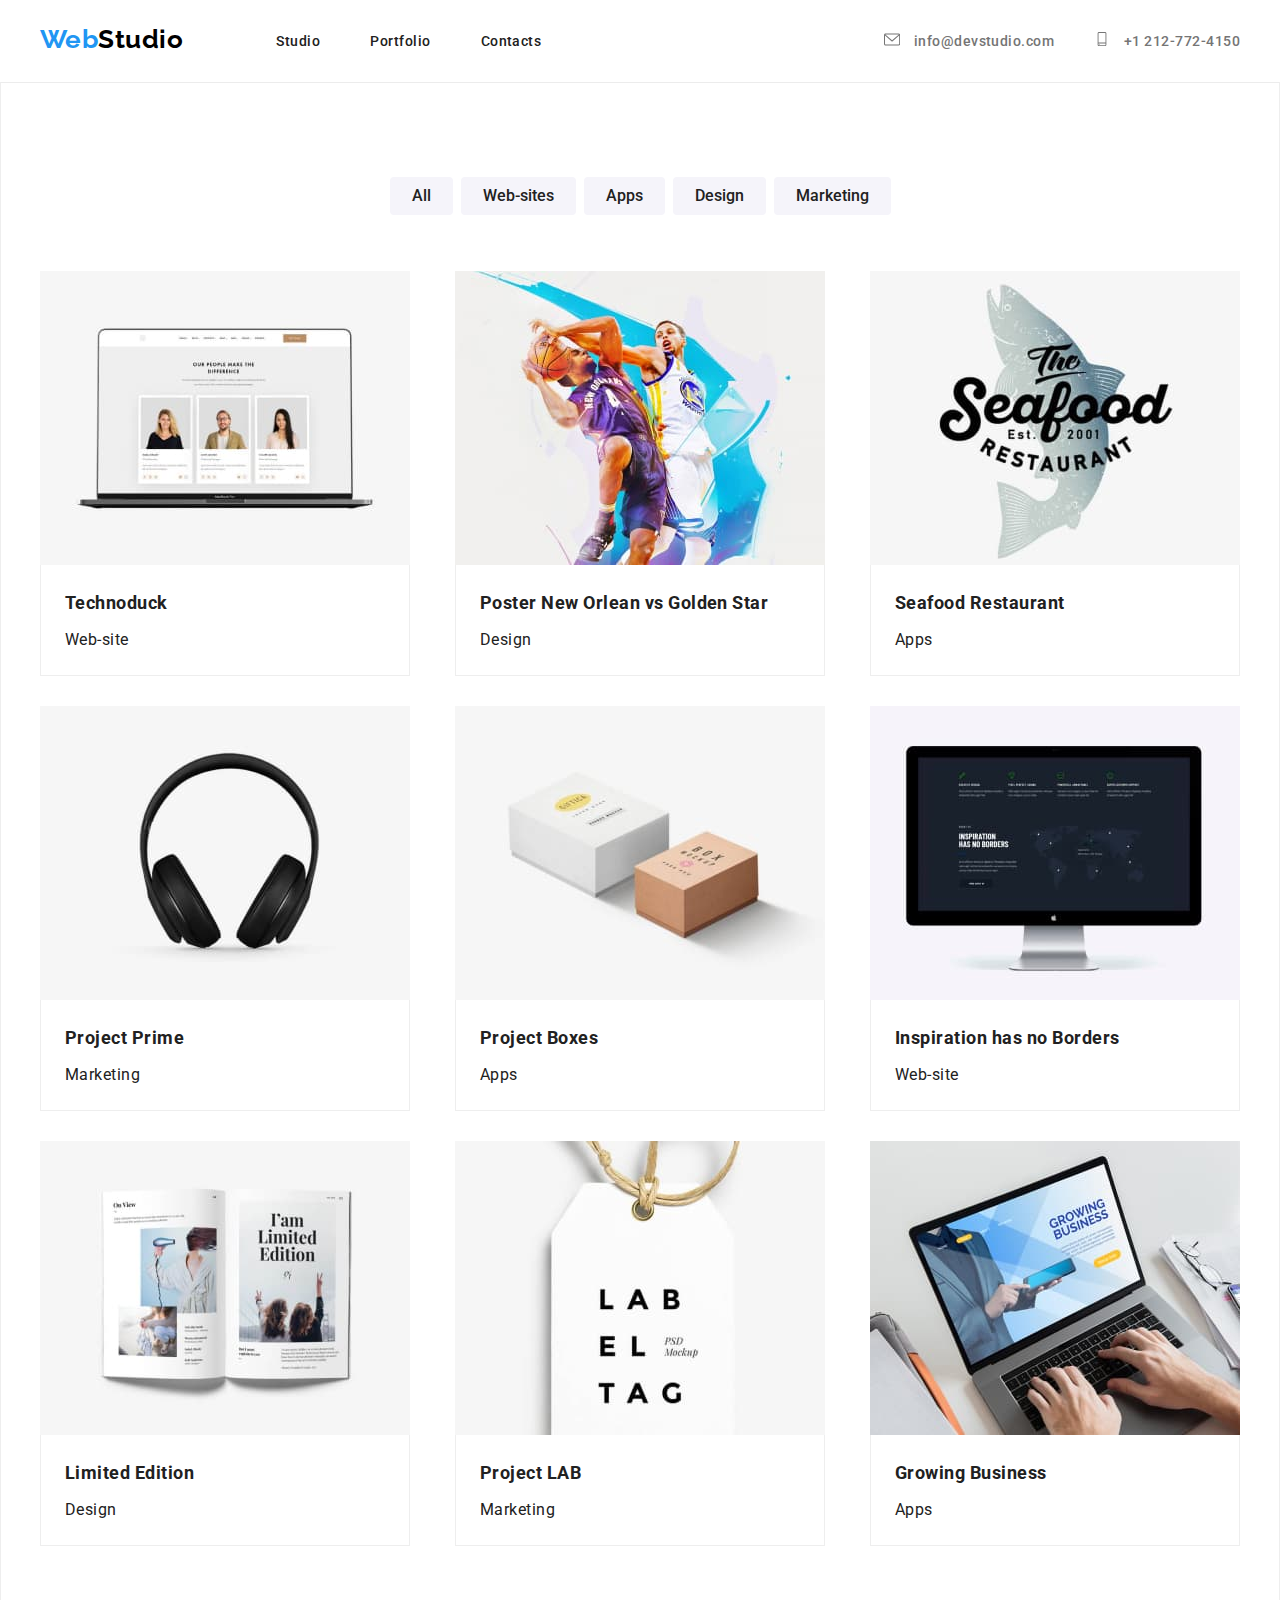
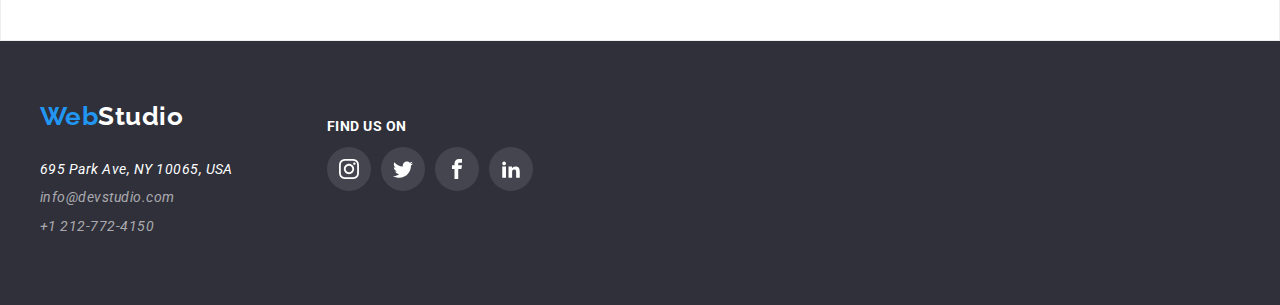
==== commit 071608df: "tema pentru acasa" ====
--- a/portfolio.html
+++ b/portfolio.html
@@ -42,11 +42,17 @@
         <ul class="unstyled-list contacts-nav-list">
           <li class="contacts-nav-item">
             <a class="contact-nav-mail link" href="mailto:info@devstudio.com">
+              <svg class="icon-nav" height="12">
+                <use href="./images/icons.svg/icons.svg#icon-mail"></use>
+              </svg>
               info@devstudio.com
             </a>
           </li>
           <li class="contacts-nav-item">
             <a class="contact-nav-tel link" href="tel:+1212-772-4150">
+              <svg class="icon-nav" height="16">
+                <use href="./images/icons.svg/icons.svg#icon-smartphone"></use>
+              </svg>
               +1 212-772-4150</a
             >
           </li>
@@ -179,38 +185,85 @@
         </div>
       </section>
     </main>
-    <!--footer pages-->
     <footer class="page-footer">
       <div class="container">
-        <!--logo pages-->
-        <a class="logo-footer link" href="index.html">
-          <span class="logo-footer-item">Web</span>Studio</a
-        >
+        <div class="footer-container">
+          <!--logo pages-->
+          <a class="logo-footer link" href="index.html">
+            <span class="logo-footer-item">Web</span>Studio</a
+          >
 
-        <!--address and contact details-->
-        <address class="address-nav">
-          <ul class="unstyled-list footer-list-main">
-            <li class="footer-list-item">
-              <a
-                class="link address-nav-location"
-                href="https://goo.gl/maps/WX2whz8Sf4KxUwsg9"
-                target="_blank"
-                >695 Park Ave, NY 10065, USA</a
-              >
-            </li>
-            <li class="footer-list-item">
-              <a class="link footer-contacts" href="mailto:info@devstudio.com:"
-                >info@devstudio.com</a
-              >
-            </li>
-            <li class="footer-list-item">
-              <a class="link footer-contacts" href="tel:+1212-772-4150"
-                >+1 212-772-4150
-              </a>
-            </li>
-          </ul>
-        </address>
+          <!--address and contact details-->
+          <address class="address-nav">
+            <ul class="unstyled-list footer-list-main">
+              <li class="footer-list-item">
+                <a
+                  class="link address-nav-location"
+                  href="https://goo.gl/maps/WX2whz8Sf4KxUwsg9"
+                  target="_blank"
+                  >695 Park Ave, NY 10065, USA</a
+                >
+              </li>
+              <li class="footer-list-item">
+                <a
+                  class="link footer-contacts"
+                  href="mailto:info@devstudio.com:"
+                  >info@devstudio.com</a
+                >
+              </li>
+              <li class="footer-list-item">
+                <a class="link footer-contacts" href="tel:+1212-772-4150"
+                  >+1 212-772-4150
+                </a>
+              </li>
+            </ul>
+          </address>
+        </div>
+
+        <!--find-us-->
+        <section class="find-us">
+          <div class="container-find">
+            <h4 class="title-find">FIND US ON</h4>
+            <ul class="unstyled-list footer-icons-list">
+              <li class="social-find">
+                <a href="#" target="_blank" class="social-link-item">
+                  <svg class="social-icons" height="20px">
+                    <use
+                      href="./images/icons.svg/icons.svg#icon-instagram1"
+                    ></use>
+                  </svg>
+                </a>
+              </li>
+              <li class="social-find">
+                <a href="#" target="_blank" class="social-link-item">
+                  <svg class="social-icons" height="20px">
+                    <use href="./images/icons.svg/icons.svg#icon-twitter"></use>
+                  </svg>
+                </a>
+              </li>
+              <li class="social-find">
+                <a href="#" target="_blank" class="social-link-item">
+                  <svg class="social-icons" height="20px">
+                    <use
+                      href="./images/icons.svg/icons.svg#icon-facebook"
+                    ></use>
+                  </svg>
+                </a>
+              </li>
+              <li class="social-find">
+                <a href="#" target="_blank" class="social-link-item">
+                  <svg class="social-icons" height="20px">
+                    <use
+                      href="./images/icons.svg/icons.svg#icon-linkedin2"
+                    ></use>
+                  </svg>
+                </a>
+              </li>
+            </ul>
+          </div>
+        </section>
       </div>
     </footer>
+    <!--footer pages-->
   </body>
 </html>
--- a/css/style.css
+++ b/css/style.css
@@ -38,6 +38,9 @@
 
 .nav-link {
   color: var(--color-nav);
+  font-weight: 500;
+  font-size: 14px;
+  line-height: 1.14px;
 }
 .nav-link:hover,
 .nav-link:active,
@@ -71,7 +74,16 @@
 }
 /* styles for hero-sestion */
 .hero-section {
-  background-color: #2f303a;
+  background-image: url(../images/background/background.jpg);
+  background-size: cover;
+  background-repeat: no-repeat;
+  display: block;
+  width: 1600px;
+  height: 600px;
+  margin-left: auto;
+  margin-right: auto;
+  padding-top: 200px;
+  padding-bottom: 200px;
 }
 .hero-title {
   font-weight: 900;
@@ -122,7 +134,6 @@
   flex-basis: 370px;
   flex-grow: 0;
   flex-shrink: 1;
-  margin-bottom: 50px;
 }
 
 .card-item {
@@ -182,7 +193,7 @@
   background-color: var(--brand-color);
 }
 .section-portofolio {
-  background-color: #e5e5e5;
+  background-color: #ffffff;
   border: 1px solid#EEEEEE;
 }
 .product-title {
@@ -217,7 +228,6 @@
 }
 .page-header {
   display: block;
-  width: 100%;
   margin-right: auto;
   margin-left: auto;
 }
@@ -240,12 +250,14 @@
   display: flex;
   gap: 40px;
   margin-left: auto;
-  margin-top: 32px;
-  margin-bottom: 32px;
 }
 .contacts-nav-item {
   flex-shrink: 1;
   justify-content: space-between;
+  padding-top: 32px;
+}
+.contacts-nav-item:hover {
+  border-bottom: 2px solid var(--brand-color);
 }
 .hero-section {
   display: block;
@@ -272,11 +284,14 @@
 .section-list {
   display: flex;
   gap: 30px;
+  justify-content: space-between;
 }
 .section-list-item {
   flex-grow: 0;
   flex-shrink: 1;
   text-align: start;
+  flex-basis: 270px;
+  flex-wrap: wrap;
 }
 .section-decisions {
   padding-bottom: 95px;
@@ -285,6 +300,7 @@
   display: flex;
   gap: 30px;
   justify-content: space-between;
+  flex-wrap: wrap;
 }
 
 .section-gallery {
@@ -304,6 +320,7 @@
     0px 2px 1px rgba(0, 0, 0, 0.2);
   border-radius: 0px 0px 4px 4px;
 }
+
 .page-footer {
   padding: 60px 0px;
 }
@@ -319,6 +336,7 @@
   flex-grow: 0;
   flex-shrink: 1;
   text-align: start;
+  flex-wrap: wrap;
 }
 .footer-list-main > .footer-list-item {
   margin-bottom: 10px;
@@ -327,10 +345,13 @@
 .button-nav {
   border-radius: 4px;
   padding: 6px 22px;
+  font-weight: 500;
+  font-size: 16px;
+  line-height: 26px;
 }
 .button-section-list {
   display: flex;
-  gap: 52px;
+  gap: 8px;
   margin-bottom: 56px;
   justify-content: center;
 }
@@ -356,16 +377,167 @@
   flex-shrink: 1;
   line-height: 0px;
   background-color: #ffffff;
-  border-bottom: 1px solid#EEEEEE;
+  flex-wrap: wrap;
 }
 .cards {
-  border-bottom: 1px solid #eeeeee;
-  margin-left: 24px;
-  margin-right: 24px;
-  margin-top: 20px;
-  margin-bottom: 20px;
+  padding: 20px 24px;
+  border-bottom: 1px solid#eeeeee;
+  border-left: 1px solid #eeeeee;
+  border-right: 1px solid #eeeeee;
 }
 .section {
   padding: 94px 0px;
   border-top: 1px solid #ececec;
 }
+/*--homework-four---*/
+.icon-nav {
+  display: inline-block;
+  color: var(--highlight-color);
+  fill: currentColor;
+  margin-right: 10px;
+  color: var(--text-color);
+  height: 14px;
+  width: 16px;
+}
+.contact-nav-mail:hover > .icon-nav,
+.contact-nav-mail:active > .icon-nav,
+.contact-nav-mail:focus > .icon-nav,
+.contact-nav-tel:hover > .icon-nav,
+.contact-nav-tel:active > .icon-nav,
+.contact-nav-tel:focus > .icon-nav {
+  fill: var(--brand-color);
+}
+.icons-decision {
+  background-color: #f5f4fa;
+  height: 120px;
+  width: 270px;
+  display: flex;
+  justify-content: center;
+  align-items: center;
+  margin-bottom: 30px;
+  flex-wrap: wrap;
+}
+.icons-section {
+  display: flex;
+  justify-content: center;
+  gap: 10px;
+  padding-top: 28px;
+  padding-bottom: 30px;
+  flex-wrap: wrap;
+}
+.social-link {
+  background-color: #ffffff;
+  border-radius: 50%;
+  width: 44px;
+  height: 44px;
+  display: flex;
+  justify-content: center;
+  align-items: center;
+  color: #afb1b8;
+}
+.social-icons {
+  width: 20px;
+  height: 20px;
+  fill: currentColor;
+}
+.social-link:hover,
+.social-link:active,
+.social-link:focus {
+  color: #ffffff;
+  background-color: var(--brand-color);
+}
+/*section costumer*/
+.navigation-costumers {
+  display: flex;
+  justify-content: space-between;
+  gap: 30px;
+  flex-wrap: wrap;
+}
+
+.section-costumer {
+  background-color: #e5e5e5;
+}
+.costumer-icons {
+  fill: currentColor;
+}
+.costumers-link {
+  background-color: #e5e5e5;
+  border: 1px solid #afb1b8;
+  display: flex;
+  width: 170px;
+  height: 92px;
+  justify-content: center;
+  align-items: center;
+  color: #afb1b8;
+}
+.costumers-link:hover {
+  color: var(--brand-color);
+  border: 1px solid var(--brand-color);
+}
+.container-find {
+  display: flex;
+  flex-direction: column;
+  align-items: flex-start;
+  justify-content: flex-start;
+}
+.page-footer > .container {
+  display: flex;
+  flex-direction: row;
+  flex-wrap: wrap;
+}
+.footer-icons-list {
+  display: flex;
+  gap: 10px;
+  padding-left: 94px;
+  flex-wrap: wrap;
+}
+.title-find {
+  font-weight: 700;
+  font-size: 14px;
+  line-height: 1.14px;
+  color: #ffffff;
+  text-align: start;
+  padding-left: 94px;
+  padding-top: 25px;
+  padding-bottom: 20px;
+}
+.social-find {
+  display: inline-block;
+  justify-content: flex-start;
+  align-items: flex-start;
+  flex-wrap: wrap;
+}
+.social-link-item {
+  color: #ffffff;
+  background-color: rgba(255, 255, 255, 0.1);
+  border-radius: 50%;
+  width: 44px;
+  height: 44px;
+  display: flex;
+  justify-content: center;
+  align-items: center;
+}
+.social-link-item:hover,
+.social-link-item:active,
+.social-link-item:focus {
+  color: #ffffff;
+  background-color: var(--brand-color);
+}
+.button-section-item:hover,
+.button-section-item:focus,
+.button-section-item:active {
+  box-shadow: 0px 3px 1px rgba(0, 0, 0, 0.1), 0px 1px 2px rgba(0, 0, 0, 0.08),
+    0px 2px 2px rgba(0, 0, 0, 0.12);
+}
+.item-gallery:hover,
+.item-gallery:active,
+.item-gallery:focus {
+  box-shadow: 0px 1px 1px rgba(0, 0, 0, 0.12), 0px 4px 4px rgba(0, 0, 0, 0.06),
+    1px 4px 6px rgba(0, 0, 0, 0.16);
+}
+.nav-link:hover {
+  border-bottom: 2px solid var(--brand-color);
+}
+.nav-link {
+  padding-bottom: 32px;
+}
